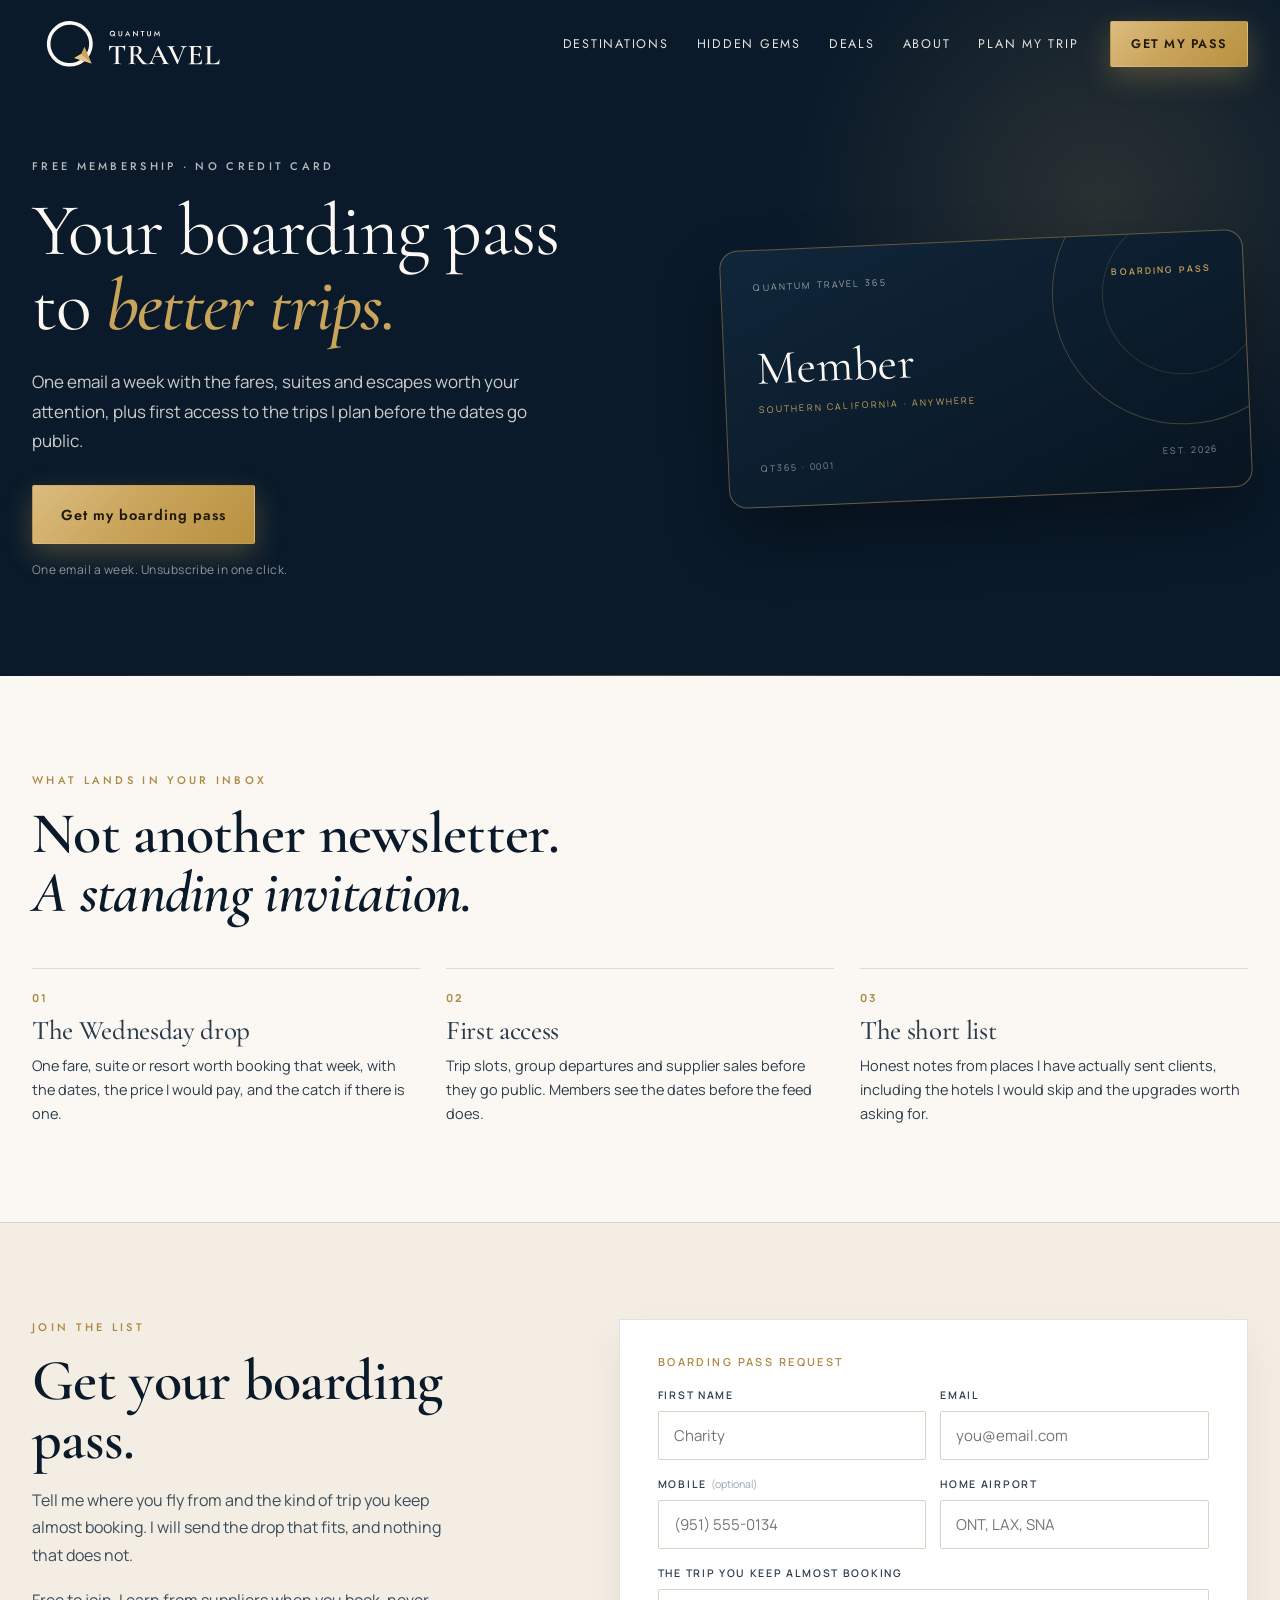
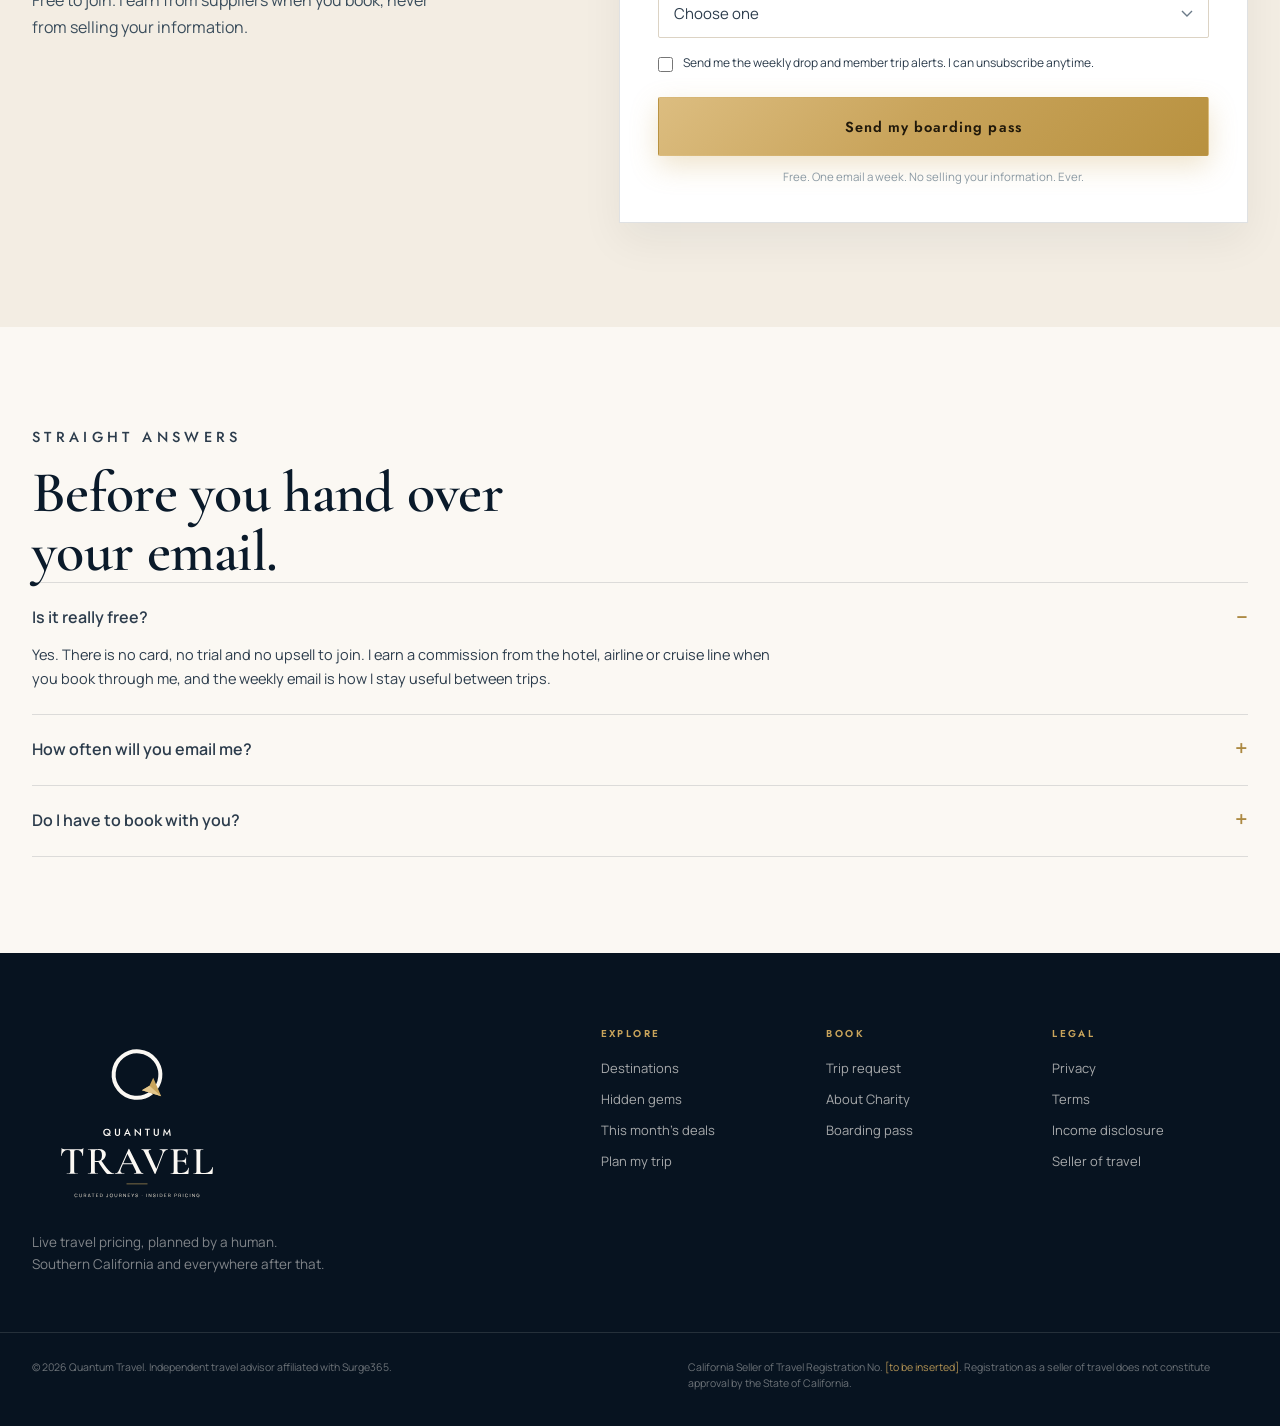
==== boarding-pass/index.html @ 5ca514e1 "Add the Boarding Pass landing page with member card and signup flow" ====
<!doctype html>
<html lang="en">
<head>
<meta charset="utf-8">
<meta name="viewport" content="width=device-width, initial-scale=1">
<title>Boarding Pass · Quantum Travel</title>
<meta name="description" content="A free weekly email with the fares, suites and escapes worth your attention, plus first access to the trips Charity plans.">
<meta name="robots" content="noindex">
<link rel="canonical" href="https://charity-ai.github.io/quantum-travel-site/boarding-pass/">
<meta property="og:type" content="website">
<meta property="og:title" content="Your boarding pass to better trips">
<meta property="og:description" content="One email a week with the fares and escapes worth your attention. Free membership, no credit card.">
<meta property="og:url" content="https://charity-ai.github.io/quantum-travel-site/boarding-pass/">
<meta property="og:image" content="https://charity-ai.github.io/quantum-travel-site/assets/places/og-image.jpg">
<meta name="twitter:card" content="summary_large_image">
<link rel="icon" href="../assets/brand/logo-icon.svg" type="image/svg+xml">
<link rel="icon" href="../assets/brand/favicon-32.png" sizes="32x32" type="image/png">
<link rel="apple-touch-icon" href="../assets/brand/app-icon-180.png">
<link rel="preconnect" href="https://fonts.googleapis.com">
<link rel="preconnect" href="https://fonts.gstatic.com" crossorigin>
<link href="https://fonts.googleapis.com/css2?family=Cormorant+Garamond:ital,wght@0,400;0,500;0,600;1,400;1,500&family=Jost:wght@300;400;500;600&family=Manrope:wght@300;400;500;600;700&display=swap" rel="stylesheet">
<link rel="stylesheet" href="../styles.css">
<style>
.bp-hero{background:var(--navy);color:var(--ivory);padding:158px 0 96px;position:relative;overflow:hidden}
.bp-hero:before{content:"";position:absolute;right:-180px;top:-160px;width:720px;height:720px;border-radius:50%;background:radial-gradient(circle,rgba(201,164,91,.16),transparent 62%)}
.bp-hero:after{content:"";position:absolute;left:0;right:0;bottom:0;height:1px;background:linear-gradient(90deg,transparent,rgba(201,164,91,.4),transparent)}
.bp-grid{display:grid;grid-template-columns:1.08fr .92fr;gap:76px;align-items:center;position:relative;z-index:2}
.bp-hero h1{font-family:'Cormorant Garamond',serif;font-size:clamp(44px,6vw,74px);line-height:1.01;font-weight:400;letter-spacing:-.015em;margin-top:18px;color:var(--ivory);text-wrap:balance}
.bp-hero h1 em{font-style:italic;color:var(--gold)}
.bp-sub{font-size:17px;line-height:1.72;color:rgba(251,248,243,.8);max-width:520px;margin-top:24px}
.bp-hero .btn{margin-top:30px}
.bp-note{font-size:12px;letter-spacing:.04em;color:rgba(251,248,243,.55);margin-top:16px}
.bp-pass{background:linear-gradient(155deg,#10263A,#081521);border:1px solid rgba(201,164,91,.45);border-radius:18px;padding:30px 32px;height:258px;display:flex;flex-direction:column;justify-content:space-between;box-shadow:0 30px 60px rgba(0,0,0,.35);position:relative;overflow:hidden;transform:rotate(-2.5deg)}
.bp-pass:before{content:"";position:absolute;right:-70px;top:-70px;width:260px;height:260px;border:1px solid rgba(201,164,91,.3);border-radius:50%}
.bp-pass:after{content:"";position:absolute;right:-20px;top:-20px;width:160px;height:160px;border:1px solid rgba(201,164,91,.18);border-radius:50%}
.bp-pass .pt{display:flex;justify-content:space-between;font-size:9px;letter-spacing:.24em;text-transform:uppercase;color:rgba(251,248,243,.6)}
.bp-pass .pt b{color:var(--gold);font-weight:600}
.bp-pass .pm{font-family:'Cormorant Garamond',serif;font-size:48px;line-height:1;color:var(--ivory)}
.bp-pass .pm span{display:block;font-family:'Manrope',sans-serif;font-size:9px;letter-spacing:.24em;text-transform:uppercase;color:var(--gold);margin-top:12px}
.bp-pass .pb{display:flex;justify-content:space-between;font-size:9px;letter-spacing:.2em;text-transform:uppercase;color:rgba(251,248,243,.5)}
.bp-offer{padding:96px 0;background:var(--ivory)}
.bp-offer h2{max-width:760px}
.bp-items{display:grid;grid-template-columns:repeat(3,1fr);gap:26px;margin-top:46px}
.bp-item{border-top:1px solid var(--line);padding-top:20px}
.bp-item .num{font-size:11px;letter-spacing:.2em;color:var(--gold-d);font-weight:700}
.bp-item h3{font-family:'Cormorant Garamond',serif;font-size:27px;font-weight:500;margin:10px 0 10px;color:var(--ink)}
.bp-item p{font-size:14.5px;line-height:1.65;color:var(--muted)}
.bp-join{padding:96px 0 104px;background:#F3EDE3;border-top:1px solid var(--line)}
.bp-join-grid{display:grid;grid-template-columns:.9fr 1.1fr;gap:72px;align-items:start}
.bp-join h2{max-width:420px}
.bp-join p.lede{font-size:16px;line-height:1.7;color:#3A4D5C;margin-top:18px;max-width:430px}
.bp-form{background:#fff;border:1px solid var(--line);padding:36px 38px;box-shadow:0 18px 40px rgba(10,26,42,.06)}
.bp-form h3{font-family:'Manrope',sans-serif;font-size:11px;letter-spacing:.22em;text-transform:uppercase;color:var(--gold-d);margin-bottom:20px}
.frow{display:grid;grid-template-columns:1fr 1fr;gap:14px}
.field{margin-bottom:16px}
.field label{display:block;font-size:10.5px;letter-spacing:.16em;text-transform:uppercase;color:var(--muted);margin-bottom:7px;font-weight:600}
.field label i{font-style:normal;text-transform:none;letter-spacing:0;color:#9AA6AE;font-weight:400}
.field input,.field select{width:100%;border:1px solid #DCD3C4;background:#fff;padding:13px 15px;font-family:'Manrope',sans-serif;font-size:15px;color:var(--ink);border-radius:2px;appearance:none}
.field select{background-image:url("data:image/svg+xml,%3Csvg xmlns='http://www.w3.org/2000/svg' width='12' height='8'%3E%3Cpath d='M1 1l5 5 5-5' fill='none' stroke='%236B7A88' stroke-width='1.4'/%3E%3C/svg%3E");background-repeat:no-repeat;background-position:right 15px center}
.field input:focus,.field select:focus{outline:none;border-color:var(--gold);box-shadow:0 0 0 3px rgba(201,164,91,.16)}
.consent{display:flex;gap:10px;align-items:flex-start;font-size:12px;line-height:1.55;color:var(--muted);margin:4px 0 18px}
.consent input{margin-top:3px;width:15px;height:15px;flex:none;accent-color:#A9853F}
.bp-form .form-note{font-size:11.5px;color:#8B99A3;margin-top:12px;text-align:center}
.bp-done{display:none}
.bp-done.on{display:block}
.bp-form.off{display:none}
.bp-done .bp-pass{transform:none;margin-bottom:26px;box-shadow:0 18px 40px rgba(10,26,42,.16)}
.bp-done h3{font-family:'Cormorant Garamond',serif;font-size:34px;font-weight:500;color:var(--ink);margin-bottom:10px}
.bp-done p{font-size:14.5px;line-height:1.65;color:var(--muted)}
.bp-faq{padding:86px 0 96px;background:var(--ivory)}
.bp-faq h2{max-width:520px}
.bp-faq details{border-top:1px solid var(--line);padding:22px 0}
.bp-faq details:last-of-type{border-bottom:1px solid var(--line)}
.bp-faq summary{cursor:pointer;font-size:16px;font-weight:600;color:var(--ink);list-style:none;display:flex;justify-content:space-between;gap:20px}
.bp-faq summary::-webkit-details-marker{display:none}
.bp-faq summary:after{content:"+";color:var(--gold-d);font-size:22px;line-height:1}
.bp-faq details[open] summary:after{content:"–"}
.bp-faq p{font-size:14.5px;line-height:1.7;color:var(--muted);margin-top:12px;max-width:760px}
@media(max-width:900px){
  .bp-grid{grid-template-columns:1fr;gap:44px}
  .bp-hero{padding:130px 0 70px}
  .bp-pass{height:226px;max-width:400px}
  .bp-items{grid-template-columns:1fr;gap:22px}
  .bp-join-grid{grid-template-columns:1fr;gap:34px}
  .bp-form{padding:26px 22px}
  .frow{grid-template-columns:1fr}
  .bp-hero h1{font-size:clamp(42px,11vw,58px)}
}
</style>
<script>document.documentElement.className += " js";</script>
</head>
<body>
<a class="skip" href="#main">Skip to content</a>
<header class="nav" id="nav">
  <div class="wrap nav-inner">
    <a class="nav-logo" href="../" aria-label="Quantum Travel home">
      <img src="../assets/brand/logo-nav-reverse.svg" alt="Quantum Travel">
    </a>
    <nav class="nav-links" aria-label="Main">
      <a href="../#destinations">Destinations</a>
      <a href="../#unique">Hidden gems</a>
      <a href="../#deals">Deals</a>
      <a href="../#about">About</a>
      <a href="../#plan">Plan my trip</a>
    </nav>
    <a class="btn btn-gold btn-sm" href="#join">Get my pass</a>
    <button class="burger" id="burger" aria-label="Menu" aria-expanded="false"><span></span><span></span><span></span></button>
  </div>
</header>
<div class="mobile-menu" id="mobileMenu">
  <a href="../#destinations">Destinations</a>
  <a href="../#unique">Hidden gems</a>
  <a href="../#deals">Deals</a>
  <a href="../#about">About</a>
  <a href="../#plan">Plan my trip</a>
  <a class="btn btn-gold" href="#join">Get my boarding pass</a>
</div>
<main id="main">

<section class="bp-hero">
  <div class="wrap bp-grid">
    <div>
      <p class="eyebrow light">Free membership · No credit card</p>
      <h1>Your boarding pass<br>to <em>better trips.</em></h1>
      <p class="bp-sub">One email a week with the fares, suites and escapes worth your attention, plus first access to the trips I plan before the dates go public.</p>
      <a class="btn btn-gold" href="#join">Get my boarding pass</a>
      <p class="bp-note">One email a week. Unsubscribe in one click.</p>
    </div>
    <div class="bp-pass" aria-hidden="true">
      <div class="pt"><span>Quantum Travel 365</span><b>Boarding Pass</b></div>
      <div class="pm">Member<span>Southern California · Anywhere</span></div>
      <div class="pb"><span>QT365 · 0001</span><span>Est. 2026</span></div>
    </div>
  </div>
</section>

<section class="bp-offer">
  <div class="wrap">
    <p class="eyebrow">What lands in your inbox</p>
    <h2>Not another newsletter.<br><em>A standing invitation.</em></h2>
    <div class="bp-items">
      <div class="bp-item">
        <div class="num">01</div>
        <h3>The Wednesday drop</h3>
        <p>One fare, suite or resort worth booking that week, with the dates, the price I would pay, and the catch if there is one.</p>
      </div>
      <div class="bp-item">
        <div class="num">02</div>
        <h3>First access</h3>
        <p>Trip slots, group departures and supplier sales before they go public. Members see the dates before the feed does.</p>
      </div>
      <div class="bp-item">
        <div class="num">03</div>
        <h3>The short list</h3>
        <p>Honest notes from places I have actually sent clients, including the hotels I would skip and the upgrades worth asking for.</p>
      </div>
    </div>
  </div>
</section>

<section class="bp-join" id="join">
  <div class="wrap bp-join-grid">
    <div>
      <p class="eyebrow">Join the list</p>
      <h2>Get your boarding pass.</h2>
      <p class="lede">Tell me where you fly from and the kind of trip you keep almost booking. I will send the drop that fits, and nothing that does not.</p>
      <p class="lede">Free to join. I earn from suppliers when you book, never from selling your information.</p>
    </div>
    <div>
      <form class="bp-form" id="bpForm" novalidate>
        <h3>Boarding pass request</h3>
        <div class="frow">
          <div class="field"><label for="bpFirst">First name</label><input id="bpFirst" name="firstName" type="text" autocomplete="given-name" required placeholder="Charity"></div>
          <div class="field"><label for="bpEmail">Email</label><input id="bpEmail" name="email" type="email" autocomplete="email" required placeholder="you@email.com"></div>
        </div>
        <div class="frow">
          <div class="field"><label for="bpPhone">Mobile <i>(optional)</i></label><input id="bpPhone" name="phone" type="tel" autocomplete="tel" placeholder="(951) 555-0134"></div>
          <div class="field"><label for="bpAirport">Home airport</label><input id="bpAirport" name="airport" type="text" placeholder="ONT, LAX, SNA"></div>
        </div>
        <div class="field">
          <label for="bpStyle">The trip you keep almost booking</label>
          <select id="bpStyle" name="tripStyle">
            <option value="">Choose one</option>
            <option>Beach and resort</option>
            <option>Europe and culture</option>
            <option>Cruise</option>
            <option>Adventure and nature</option>
            <option>Honeymoon or anniversary</option>
            <option>Surprise me</option>
          </select>
        </div>
        <label class="consent"><input type="checkbox" name="consent" required> Send me the weekly drop and member trip alerts. I can unsubscribe anytime.</label>
        <button class="btn btn-gold btn-full" type="submit" id="bpSubmit">Send my boarding pass</button>
        <p class="form-note" id="bpNote">Free. One email a week. No selling your information. Ever.</p>
      </form>
      <div class="bp-done" id="bpDone" aria-live="polite">
        <div class="bp-pass">
          <div class="pt"><span>Quantum Travel 365</span><b>Boarding Pass</b></div>
          <div class="pm" id="bpName">Member<span id="bpNo">QT365 · 0001</span></div>
          <div class="pb"><span id="bpHome">Southern California</span><span>Est. 2026</span></div>
        </div>
        <h3>You are on the list.</h3>
        <p>Check your inbox for your boarding pass and this week's drop. If it is not there in five minutes, look in promotions, then reply to the email and I will sort it.</p>
      </div>
    </div>
  </div>
</section>

<section class="bp-faq">
  <div class="wrap">
    <p class="eyebrow">Straight answers</p>
    <h2>Before you hand over your email.</h2>
    <details open>
      <summary>Is it really free?</summary>
      <p>Yes. There is no card, no trial and no upsell to join. I earn a commission from the hotel, airline or cruise line when you book through me, and the weekly email is how I stay useful between trips.</p>
    </details>
    <details>
      <summary>How often will you email me?</summary>
      <p>Once a week, on Wednesday, plus a separate alert if a fare drops on something you told me you are watching. You can turn the alerts off and keep the weekly drop.</p>
    </details>
    <details>
      <summary>Do I have to book with you?</summary>
      <p>No. Plenty of members use the pass to book on their own. It is worth having either way, and if you ever want a second set of eyes on a price, reply to any email and ask.</p>
    </details>
  </div>
</section>

</main>
<footer class="footer">
  <div class="wrap footer-top">
    <div class="footer-brand">
      <img src="../assets/brand/logo-primary-reverse.svg" alt="Quantum Travel">
      <p>Live travel pricing, planned by a human.<br>Southern California and everywhere after that.</p>
    </div>
    <div class="footer-cols">
      <div>
        <h4>Explore</h4>
        <a href="../#destinations">Destinations</a>
        <a href="../#unique">Hidden gems</a>
        <a href="../#deals">This month's deals</a>
        <a href="../#plan">Plan my trip</a>
      </div>
      <div>
        <h4>Book</h4>
        <a href="../#plan">Trip request</a>
        <a href="../#about">About Charity</a>
        <a href="#join">Boarding pass</a>
      </div>
      <div>
        <h4>Legal</h4>
        <a href="#">Privacy</a>
        <a href="#">Terms</a>
        <a href="#">Income disclosure</a>
        <a href="#">Seller of travel</a>
      </div>
    </div>
  </div>
  <div class="wrap footer-bottom">
    <p>© 2026 Quantum Travel. Independent travel advisor affiliated with Surge365.</p>
    <p>California Seller of Travel Registration No. <span class="pending">[to be inserted]</span>. Registration as a seller of travel does not constitute approval by the State of California.</p>
  </div>
</footer>
<script src="../app.js"></script>
<script>
(function(){
  'use strict';
  // Paste the GoHighLevel inbound webhook URL here when the workflow trigger exists.
  var BP_ENDPOINT = '';
  var form = document.getElementById('bpForm');
  var done = document.getElementById('bpDone');
  var note = document.getElementById('bpNote');
  var submit = document.getElementById('bpSubmit');
  if (!form) return;

  function memberNumber(email){
    var h = 0;
    for (var i = 0; i < email.length; i++) { h = ((h << 5) - h) + email.charCodeAt(i); h |= 0; }
    return 'QT365 · ' + String(Math.abs(h) % 9000 + 1000);
  }

  form.addEventListener('submit', function(e){
    e.preventDefault();
    var data = Object.fromEntries(new FormData(form).entries());
    if (!data.firstName || !data.firstName.trim()) { form.querySelector('[name="firstName"]').focus(); return; }
    if (!data.email || !/^[^\s@]+@[^\s@]+\.[^\s@]+$/.test(data.email)) { form.querySelector('[name="email"]').focus(); return; }
    if (!data.consent) { note.textContent = 'Please tick the box so I know you want the emails.'; return; }

    var payload = {
      firstName: data.firstName.trim(),
      email: data.email.trim().toLowerCase(),
      phone: (data.phone || '').trim(),
      airport: (data.airport || '').trim().toUpperCase(),
      tripStyle: data.tripStyle || '',
      source: 'boarding-pass',
      page: location.href,
      tags: ['boarding-pass'].concat(data.tripStyle ? ['style-' + data.tripStyle.toLowerCase().replace(/[^a-z]+/g,'-').replace(/^-|-$/g,'')] : [])
    };

    function show(){
      document.getElementById('bpName').firstChild.textContent = payload.firstName;
      document.getElementById('bpNo').textContent = memberNumber(payload.email);
      document.getElementById('bpHome').textContent = payload.airport || 'Southern California';
      form.classList.add('off');
      done.classList.add('on');
      done.scrollIntoView({behavior:'smooth', block:'center'});
    }

    if (!BP_ENDPOINT) {
      console.info('[Quantum Travel] Boarding pass (preview mode, not sent):', payload);
      show();
      return;
    }

    submit.disabled = true;
    var original = submit.textContent;
    submit.textContent = 'Issuing your pass...';
    fetch(BP_ENDPOINT, {
      method: 'POST',
      headers: {'Content-Type':'application/json'},
      body: JSON.stringify(payload)
    }).then(function(r){ if (!r.ok) throw new Error('Request failed'); show(); })
      .catch(function(){
        submit.disabled = false;
        submit.textContent = original;
        note.textContent = 'That did not go through. Email charity@quantumtravel365.com and I will add you by hand.';
        note.style.color = '#B4483C';
      });
  });
})();
</script>
</body>
</html>
---- styles.css ----
/* Quantum Travel — site styles
   Palette: navy #0A1A2A · gold #C9A45B · sand #EFE6D6 · ivory #FBF8F3
   Photography carries the colour. UI stays navy, gold, ivory. */

:root{
  --navy:#0A1A2A;
  --navy-2:#0E2438;
  --navy-3:#071320;
  --gold:#C9A45B;
  --gold-l:#DCBD80;
  --gold-d:#AC8942;
  --sand:#EFE6D6;
  --ivory:#FBF8F3;
  --slate:#5C6B7A;
  --ink:#2C3C4C;
  --line:rgba(10,26,42,.13);
  --line-l:rgba(251,248,243,.16);
  --serif:'Cormorant Garamond',Georgia,'Times New Roman',serif;
  --sans:'Manrope',system-ui,-apple-system,Segoe UI,sans-serif;
  --label:'Jost',system-ui,sans-serif;
  --ease:cubic-bezier(.22,.68,.24,1);
}

*{box-sizing:border-box;margin:0;padding:0}
html{scroll-behavior:smooth;-webkit-text-size-adjust:100%}
body{background:var(--ivory);color:var(--ink);font-family:var(--sans);font-size:16.5px;line-height:1.62;-webkit-font-smoothing:antialiased;overflow-x:hidden}
img{display:block;max-width:100%}
a{color:inherit;text-decoration:none}
button{font:inherit;cursor:pointer;border:0;background:none;color:inherit}
::selection{background:var(--gold);color:#20180A}
:focus-visible{outline:2px solid var(--gold);outline-offset:4px}

.wrap{max-width:1280px;margin:0 auto;padding:0 32px}
.skip{position:absolute;left:-9999px}
.skip:focus{left:16px;top:12px;z-index:999;background:var(--gold);color:#20180A;padding:10px 16px}

h1,h2,h3,h4{font-family:var(--serif);font-weight:600;color:var(--navy);line-height:1.02;letter-spacing:-.012em}
h1{font-size:clamp(46px,7vw,88px)}
h2{font-size:clamp(32px,4.6vw,58px)}
h3{font-size:clamp(22px,2.4vw,30px)}
h1 em{font-style:italic;font-weight:500;color:var(--gold-l)}
p{color:var(--ink)}

.eyebrow{font-family:var(--label);font-weight:500;font-size:11px;letter-spacing:.3em;text-transform:uppercase;color:var(--gold-d);margin-bottom:14px}
.eyebrow.gold{color:var(--gold)}
.eyebrow.light{color:rgba(251,248,243,.72)}

/* ---------- buttons ---------- */
.btn{display:inline-flex;align-items:center;justify-content:center;gap:11px;font-family:var(--label);font-weight:600;
  font-size:14.5px;letter-spacing:.07em;text-transform:none;padding:17px 28px;border-radius:2px;border:1px solid transparent;
  transition:transform .2s var(--ease),box-shadow .2s var(--ease),background .2s var(--ease),color .2s var(--ease);white-space:nowrap}
.btn svg{width:17px;height:17px;transition:transform .25s var(--ease)}
.btn:hover svg{transform:translate(3px,-3px)}
.btn-gold{background:linear-gradient(135deg,var(--gold-l) 0%,var(--gold) 46%,#B8913F 100%);color:#20180A;box-shadow:0 10px 28px rgba(201,164,91,.3)}
.btn-gold:hover{transform:translateY(-2px);box-shadow:0 16px 36px rgba(201,164,91,.42)}
.btn-ghost{background:rgba(251,248,243,.05);color:var(--ivory);border-color:rgba(251,248,243,.42);backdrop-filter:blur(6px)}
.btn-ghost:hover{background:rgba(251,248,243,.14);border-color:rgba(251,248,243,.7)}
.btn-solid{background:var(--navy);color:var(--ivory);box-shadow:0 10px 24px rgba(10,26,42,.2)}
.btn-solid:hover{transform:translateY(-2px);background:var(--navy-2)}
.btn-sm{padding:12px 20px;font-size:12.5px;letter-spacing:.1em;text-transform:uppercase}
.btn-full{width:100%;margin-top:6px}

/* ---------- nav ---------- */
.nav{position:fixed;top:0;left:0;right:0;z-index:100;transition:background .35s var(--ease),box-shadow .35s var(--ease),height .35s var(--ease)}
.nav-inner{display:flex;align-items:center;gap:32px;height:88px;transition:height .35s var(--ease)}
.nav-logo img{width:212px;transition:width .35s var(--ease)}
.nav-links{display:flex;gap:28px;margin-left:auto}
.nav-links a{font-family:var(--label);font-size:12.5px;letter-spacing:.14em;text-transform:uppercase;color:rgba(251,248,243,.9);position:relative;padding:6px 0}
.nav-links a:after{content:'';position:absolute;left:0;bottom:0;width:0;height:1px;background:var(--gold);transition:width .3s var(--ease)}
.nav-links a:hover:after{width:100%}
.nav.solid{background:rgba(10,26,42,.96);backdrop-filter:blur(14px);box-shadow:0 1px 0 rgba(201,164,91,.22)}
.nav.solid .nav-inner{height:72px}
.nav.solid .nav-logo img{width:188px}
.burger{display:none;width:44px;height:44px;flex-direction:column;justify-content:center;gap:6px;align-items:flex-end}
.burger span{display:block;height:1.5px;background:var(--ivory);width:26px;transition:transform .3s,opacity .3s,width .3s}
.burger span:nth-child(2){width:18px}
.mobile-menu{position:fixed;inset:0;background:var(--navy);z-index:99;display:flex;flex-direction:column;justify-content:center;gap:22px;padding:0 32px;
  transform:translateY(-100%);transition:transform .45s var(--ease);visibility:hidden}
.mobile-menu.open{transform:none;visibility:visible}
.mobile-menu a{font-family:var(--serif);font-size:34px;color:var(--ivory)}
.mobile-menu .btn{font-family:var(--label);font-size:14px;margin-top:10px;align-self:flex-start}

/* ---------- hero ---------- */
.hero{position:relative;min-height:100vh;min-height:100svh;display:flex;flex-direction:column;overflow:hidden;background:var(--navy)}
.hero-grid{flex:1;display:grid;grid-template-columns:minmax(0,52%) minmax(0,48%);min-height:0}
.hero-copy{display:flex;flex-direction:column;justify-content:center;padding:128px 44px 118px max(32px,calc((100vw - 1280px)/2 + 32px))}
.hero-copy > *{max-width:565px}
.hero h1{color:var(--ivory);margin:8px 0 0;font-size:clamp(40px,4.6vw,66px);line-height:1.03}
.hero-sub{color:rgba(251,248,243,.8);font-size:17.5px;line-height:1.65;margin-top:22px}
.hero-cta{display:flex;flex-wrap:wrap;gap:14px;margin-top:32px}
.hero-trust{display:flex;align-items:center;gap:13px;margin-top:36px}
.hero-trust img{width:48px;height:48px;border-radius:50%;object-fit:cover;border:1px solid rgba(201,164,91,.65)}
.hero-trust strong{display:block;font-family:var(--label);font-size:12.5px;letter-spacing:.16em;text-transform:uppercase;color:var(--ivory);font-weight:500}
.hero-trust span{display:block;font-size:12.5px;color:rgba(251,248,243,.6);margin-top:2px}
.hero-visual{position:relative;overflow:hidden;background:#0d2233}
.hero-visual img{width:100%;height:100%;object-fit:cover;object-position:50% 44%;animation:heroZoom 16s var(--ease) forwards}
@keyframes heroZoom{from{transform:scale(1.05)}to{transform:scale(1)}}
.hero-visual-grad{position:absolute;inset:0;pointer-events:none;background:
  linear-gradient(90deg,var(--navy) 0%,rgba(10,26,42,.82) 6%,rgba(10,26,42,.34) 18%,rgba(10,26,42,.08) 30%,transparent 42%),
  linear-gradient(180deg,rgba(10,26,42,.9) 0%,rgba(10,26,42,.32) 13%,transparent 27%),
  linear-gradient(0deg,rgba(10,26,42,.96) 0%,rgba(10,26,42,.28) 15%,transparent 30%)}

.hero-strip{position:absolute;left:0;right:0;bottom:0;z-index:4;border-top:1px solid rgba(251,248,243,.14);background:rgba(10,26,42,.4);backdrop-filter:blur(6px);overflow:hidden}
.marquee{overflow:hidden;padding:16px 0}
.marquee-track{display:flex;align-items:center;gap:26px;width:max-content;animation:scroll 48s linear infinite}
.marquee-track span{font-family:var(--label);font-size:12px;letter-spacing:.28em;text-transform:uppercase;color:rgba(251,248,243,.72);white-space:nowrap}
.marquee-track i{width:4px;height:4px;border-radius:50%;background:var(--gold);flex:none}
@keyframes scroll{to{transform:translateX(-50%)}}

/* ---------- sections ---------- */
section{position:relative}
.value{padding:104px 0 96px;background:var(--ivory)}
.value-head{max-width:720px;margin-bottom:52px}
.value-head h2{margin-top:0}
.value-grid{display:grid;grid-template-columns:repeat(3,1fr);gap:0;border-top:1px solid var(--line)}
.value-item{padding:30px 34px 0 0;border-right:1px solid var(--line)}
.value-item:last-child{border-right:0;padding-right:0}
.value-item .num{font-family:var(--label);font-size:11px;letter-spacing:.24em;color:var(--gold-d)}
.value-item h3{font-size:24px;margin:10px 0 8px}
.value-item p{font-size:14.5px;line-height:1.62;color:var(--slate);max-width:330px}

.sec-head{display:grid;grid-template-columns:1.1fr .9fr;gap:48px;align-items:end;margin-bottom:48px}
.sec-head.light h2{color:var(--ivory)}
.sec-note{font-size:15px;line-height:1.62;color:var(--slate);max-width:400px;padding-bottom:6px}
.sec-head.light .sec-note{color:rgba(251,248,243,.66)}

/* ---------- destinations ---------- */
.destinations{padding:96px 0 110px;background:var(--ivory)}
.dest-grid{display:grid;grid-template-columns:repeat(3,1fr);gap:22px}
.dest-card{position:relative;display:block;aspect-ratio:4/5;border-radius:3px;overflow:hidden;background:var(--navy);isolation:isolate;box-shadow:0 18px 40px rgba(10,26,42,.08)}
.dest-card img{position:absolute;inset:0;width:100%;height:100%;object-fit:cover;transition:transform 1.1s var(--ease)}
.dest-card:hover img{transform:scale(1.07)}
.card-grad{position:absolute;inset:0;z-index:1;background:
  linear-gradient(0deg,rgba(8,20,32,.94) 0%,rgba(8,20,32,.72) 34%,rgba(8,20,32,.12) 66%,rgba(8,20,32,.22) 100%),
  linear-gradient(160deg,rgba(201,164,91,.16),transparent 45%)}
.dest-card:hover .card-grad{background:
  linear-gradient(0deg,rgba(8,20,32,.96) 0%,rgba(8,20,32,.78) 38%,rgba(8,20,32,.18) 70%,rgba(8,20,32,.3) 100%),
  linear-gradient(160deg,rgba(232,115,74,.28),transparent 55%)}
.card-body{position:absolute;left:0;right:0;bottom:0;z-index:2;padding:26px 26px 24px}
.card-country{font-family:var(--label);font-size:10.5px;letter-spacing:.26em;text-transform:uppercase;color:var(--gold-l);margin-bottom:6px}
.dest-card h3{color:var(--ivory);font-size:34px}
.card-desc{color:rgba(251,248,243,.76);font-size:13.5px;line-height:1.55;margin-top:8px;max-width:290px}
.card-foot{display:flex;justify-content:space-between;align-items:center;margin-top:16px;padding-top:14px;border-top:1px solid rgba(251,248,243,.18)}
.card-foot span{font-size:12px;color:rgba(251,248,243,.72);letter-spacing:.02em}
.card-foot b{color:var(--gold-l);font-weight:600;font-size:14px}
.arrow{font-size:16px;color:var(--gold-l);transition:transform .3s var(--ease)}
.dest-card:hover .arrow,.deal:hover .arrow,.uni-card:hover .arrow{transform:translateX(5px)}
.card-tag{position:absolute;top:16px;left:16px;z-index:2;font-family:var(--label);font-size:9.5px;letter-spacing:.2em;text-transform:uppercase;
  color:var(--ivory);background:rgba(10,26,42,.42);border:1px solid rgba(251,248,243,.3);backdrop-filter:blur(8px);padding:6px 9px;border-radius:2px}

/* ---------- unique ---------- */
.unique{background:var(--navy);padding:100px 0 0;overflow:hidden}
.unique .sec-head{margin-bottom:40px}
.unique-row{display:grid;grid-template-columns:repeat(4,1fr);border-top:1px solid var(--line-l)}
.uni-card{position:relative;display:block;height:540px;overflow:hidden;border-right:1px solid var(--line-l);isolation:isolate}
.uni-card:last-child{border-right:0}
.uni-card img{position:absolute;inset:0;width:100%;height:100%;object-fit:cover;transition:transform 1.2s var(--ease),filter .6s var(--ease);filter:saturate(1.02)}
.uni-card:hover img{transform:scale(1.06);filter:saturate(1.16) contrast(1.03)}
.uni-grad{position:absolute;inset:0;z-index:1;background:
  linear-gradient(0deg,rgba(7,19,32,.97) 0%,rgba(7,19,32,.9) 22%,rgba(7,19,32,.52) 48%,rgba(7,19,32,.05) 74%),
  linear-gradient(180deg,rgba(7,19,32,.42),transparent 26%)}
.uni-num{position:absolute;top:22px;left:24px;z-index:2;font-family:var(--serif);font-size:20px;color:var(--gold-l);letter-spacing:.06em}
.uni-body{position:absolute;left:0;right:0;bottom:0;z-index:2;padding:26px 26px 30px}
.uni-body h3{color:var(--ivory);font-size:30px;margin:2px 0 6px}
.uni-body p{color:rgba(251,248,243,.72);font-size:13px;line-height:1.55;max-width:250px}
.uni-price{display:inline-block;margin-top:14px;font-family:var(--label);font-size:11px;letter-spacing:.14em;text-transform:uppercase;color:var(--gold-l);border-bottom:1px solid rgba(201,164,91,.5);padding-bottom:3px}
.unique-foot{display:flex;align-items:center;justify-content:space-between;gap:30px;padding-top:34px;padding-bottom:44px}
.unique-foot p{color:rgba(251,248,243,.62);font-size:14.5px;max-width:520px}

/* ---------- deals ---------- */
.deals{padding:100px 0 104px;background:var(--sand)}
.deal-list{display:flex;flex-direction:column;gap:14px}
.deal{display:grid;grid-template-columns:300px 1fr 200px;gap:28px;align-items:stretch;background:#fff;border:1px solid rgba(10,26,42,.1);
  border-radius:3px;overflow:hidden;padding:14px;transition:transform .3s var(--ease),box-shadow .3s var(--ease)}
.deal:hover{transform:translateY(-3px);box-shadow:0 20px 44px rgba(10,26,42,.1)}
.deal-img{height:100%;min-height:210px;border-radius:2px;overflow:hidden}
.deal-img img{width:100%;height:100%;object-fit:cover;transition:transform 1s var(--ease)}
.deal:hover .deal-img img{transform:scale(1.05)}
.deal-body{padding:8px 0}
.deal-body h3{font-size:32px;margin:2px 0 8px}
.deal-body p{font-size:14px;line-height:1.6;color:var(--slate);max-width:520px}
.deal-meta{display:flex;gap:8px;flex-wrap:wrap;margin-top:14px}
.deal-meta span{font-family:var(--label);font-size:10px;letter-spacing:.16em;text-transform:uppercase;color:var(--slate);background:var(--sand);padding:5px 9px;border-radius:2px}
.deal-price{border-left:1px solid var(--line);padding:6px 0 6px 26px;text-align:left}
.deal-price span{display:block;font-family:var(--label);font-size:10px;letter-spacing:.22em;text-transform:uppercase;color:var(--slate)}
.deal-price b{display:block;font-family:var(--serif);font-size:44px;font-weight:600;color:var(--navy);line-height:1;margin:4px 0 2px}
.deal-price small{display:block;font-size:11.5px;color:var(--slate);margin-bottom:16px}
.deal-price .arrow{display:block;font-size:18px}

/* ---------- about ---------- */
.about{padding:110px 0;background:var(--ivory)}
.about-grid{display:grid;grid-template-columns:440px 1fr;gap:80px;align-items:center}
.about-photo{position:relative}
.photo-frame{position:relative;aspect-ratio:4/5;border-radius:3px;overflow:hidden;background:var(--navy)}
.photo-frame img{width:100%;height:100%;object-fit:cover;object-position:50% 30%}
.photo-grad{position:absolute;inset:0;background:
  linear-gradient(0deg,rgba(10,26,42,.9) 0%,rgba(10,26,42,.25) 34%,transparent 60%),
  linear-gradient(140deg,rgba(201,164,91,.28),transparent 46%);
  mix-blend-mode:normal}
.photo-caption{position:absolute;left:26px;right:26px;bottom:24px}
.photo-caption p{font-family:var(--serif);font-size:34px;color:var(--ivory);line-height:1;margin-top:2px}
.about-photo:before{content:'';position:absolute;inset:-14px -14px auto auto;width:60%;height:60%;border-top:1px solid var(--gold);border-right:1px solid var(--gold);opacity:.45}
.photo-chip{position:absolute;right:-26px;bottom:-34px;width:230px;background:#fff;border:1px solid var(--line);border-radius:3px;padding:12px;
  display:flex;gap:12px;align-items:center;box-shadow:0 18px 40px rgba(10,26,42,.14)}
.photo-chip img{width:52px;height:52px;border-radius:50%;object-fit:cover;flex:none}
.photo-chip p{font-size:11.5px;line-height:1.45;color:var(--slate)}
.about-copy h2{margin-bottom:22px}
.about-copy p{font-size:16px;line-height:1.72;max-width:560px;margin-bottom:16px;color:var(--ink)}
.about-chips{display:flex;flex-wrap:wrap;gap:8px;margin:22px 0 28px}
.about-chips span{font-family:var(--label);font-size:10.5px;letter-spacing:.16em;text-transform:uppercase;color:var(--navy);border:1px solid rgba(10,26,42,.22);padding:6px 10px;border-radius:2px}
.about-sign{display:flex;align-items:center;gap:26px;flex-wrap:wrap}
.about-copy .sign{font-family:var(--serif);font-style:italic;font-size:38px;color:var(--gold-d);line-height:1;margin:0}

/* ---------- styles ---------- */
.styles{padding:100px 0;background:var(--sand)}
.style-grid{display:grid;grid-template-columns:1fr 1fr;gap:20px}
.style-card{position:relative;aspect-ratio:16/10;border-radius:3px;overflow:hidden;isolation:isolate}
.style-card img{position:absolute;inset:0;width:100%;height:100%;object-fit:cover;transition:transform 1.1s var(--ease)}
.style-card:hover img{transform:scale(1.06)}
.style-body{position:absolute;left:0;right:0;bottom:0;z-index:2;padding:28px 30px}
.style-body span{font-family:var(--label);font-size:10px;letter-spacing:.24em;text-transform:uppercase;color:var(--gold-l)}
.style-body h3{color:var(--ivory);font-size:36px;margin:4px 0 6px}
.style-body p{color:rgba(251,248,243,.74);font-size:13.5px;line-height:1.55;max-width:340px}

/* ---------- how ---------- */
.how{padding:96px 0 104px;background:var(--ivory)}
.how-head{max-width:560px;margin-bottom:48px}
.how-grid{display:grid;grid-template-columns:repeat(3,1fr);gap:34px}
.how-step{border-top:1px solid var(--line);padding-top:24px}
.step-num{font-family:var(--serif);font-size:46px;color:var(--gold);line-height:1}
.how-step h3{font-size:26px;margin:10px 0 8px}
.how-step p{font-size:14px;line-height:1.65;color:var(--slate);max-width:320px}

/* ---------- plan ---------- */
.plan{padding:100px 0 110px;background:var(--navy);position:relative;overflow:hidden}
.plan:before{content:'';position:absolute;right:-180px;top:-160px;width:640px;height:640px;border-radius:50%;
  background:radial-gradient(circle,rgba(201,164,91,.16),transparent 62%)}
.plan-grid{display:grid;grid-template-columns:1fr 520px;gap:80px;align-items:start;position:relative;z-index:2}
.plan-copy h2{color:var(--ivory);margin-bottom:18px}
.plan-copy p{color:rgba(251,248,243,.72);font-size:15.5px;max-width:470px}
.plan-list{list-style:none;margin:28px 0 34px}
.plan-list li{display:flex;gap:14px;align-items:baseline;font-size:14px;color:rgba(251,248,243,.8);padding:12px 0;border-bottom:1px solid rgba(251,248,243,.12)}
.plan-list span{font-family:var(--label);font-size:10px;letter-spacing:.2em;color:var(--gold)}
.plan-contact{display:grid;grid-template-columns:1fr 1fr;gap:18px 30px;margin-top:8px}
.plan-contact span{display:block;font-family:var(--label);font-size:9.5px;letter-spacing:.24em;text-transform:uppercase;color:rgba(251,248,243,.45);margin-bottom:4px}
.plan-contact a,.plan-contact p{color:var(--ivory);font-size:14px;border-bottom:1px solid rgba(251,248,243,.2);padding-bottom:3px;display:inline-block}
.plan-contact a:hover{color:var(--gold-l)}
.plan-contact p{border:0}

.plan-form{background:var(--ivory);border-radius:3px;padding:34px;box-shadow:0 30px 70px rgba(0,0,0,.28)}
.form-row{display:grid;grid-template-columns:1fr 1fr;gap:14px;margin-bottom:14px}
.plan-form label{display:block;font-family:var(--label);font-size:9.5px;letter-spacing:.2em;text-transform:uppercase;color:var(--slate)}
.plan-form label.full{margin-bottom:14px}
.plan-form input,.plan-form select,.plan-form textarea{width:100%;margin-top:6px;background:#fff;border:1px solid rgba(10,26,42,.16);border-radius:2px;
  padding:11px 12px;font:500 14px var(--sans);color:var(--navy);outline:none;transition:border-color .2s,box-shadow .2s}
.plan-form input:focus,.plan-form select:focus,.plan-form textarea:focus{border-color:var(--gold);box-shadow:0 0 0 3px rgba(201,164,91,.18)}
.plan-form textarea{resize:vertical;min-height:76px}
.plan-form .btn{margin-top:6px}
.form-note{font-size:11.5px;color:var(--slate);margin-top:12px;text-align:center;line-height:1.5}
.form-note.ok{color:#1D7A4E;font-weight:600}

/* ---------- footer ---------- */
.footer{background:var(--navy-3);padding:76px 0 34px;color:rgba(251,248,243,.6)}
.footer-top{display:grid;grid-template-columns:1.1fr 1.4fr;gap:60px;padding-bottom:56px;border-bottom:1px solid rgba(251,248,243,.12)}
.footer-brand img{width:210px;margin-bottom:20px}
.footer-brand p{font-size:13.5px;line-height:1.6;color:rgba(251,248,243,.5);max-width:320px}
.footer-cols{display:grid;grid-template-columns:repeat(3,1fr);gap:30px}
.footer-cols h4{font-family:var(--label);font-size:10px;letter-spacing:.24em;text-transform:uppercase;color:var(--gold);margin-bottom:14px}
.footer-cols a{display:block;font-size:13px;color:rgba(251,248,243,.66);padding:5px 0;transition:color .2s}
.footer-cols a:hover{color:var(--ivory)}
.footer-bottom{display:flex;justify-content:space-between;gap:40px;padding-top:26px;flex-wrap:wrap}
.footer-bottom p{font-size:10.5px;line-height:1.6;color:rgba(251,248,243,.42);max-width:560px}
.pending{color:var(--gold);opacity:.9}

/* ---------- reveal ---------- */
.reveal{opacity:1;transform:none}
.js .reveal{opacity:0;transform:translateY(26px);transition:opacity .9s var(--ease),transform .9s var(--ease)}
.js .reveal.in{opacity:1;transform:none}
.dest-grid .reveal:nth-child(2){transition-delay:.06s}
.dest-grid .reveal:nth-child(3){transition-delay:.12s}
.dest-grid .reveal:nth-child(4){transition-delay:.06s}
.dest-grid .reveal:nth-child(5){transition-delay:.12s}
.dest-grid .reveal:nth-child(6){transition-delay:.18s}

@media (prefers-reduced-motion:reduce){
  *{animation-duration:.01ms!important;animation-iteration-count:1!important;transition-duration:.01ms!important;scroll-behavior:auto!important}
  .reveal{opacity:1;transform:none}
  .hero-visual img{transform:none}
}

/* ---------- responsive ---------- */
@media(max-width:1100px){
  .nav-links{display:none}
  .burger{display:flex;margin-left:auto}
  .nav .btn-sm{display:none}
  .dest-grid{grid-template-columns:1fr 1fr}
  .unique-row{grid-template-columns:1fr 1fr}
  .uni-card{height:460px;border-bottom:1px solid var(--line-l)}
  .about-grid{grid-template-columns:1fr;gap:70px}
  .about-photo{max-width:440px}
  .photo-chip{right:-10px}
  .plan-grid{grid-template-columns:1fr;gap:46px}
  .value-head,.sec-head{grid-template-columns:1fr;gap:18px;align-items:start}
  .deal{grid-template-columns:220px 1fr}
  .deal-price{grid-column:1/-1;border-left:0;border-top:1px solid var(--line);padding:16px 0 6px;display:flex;align-items:baseline;gap:12px}
  .deal-price b{font-size:34px;margin:0}
  .deal-price small{margin:0}
  .deal-price .arrow{margin-left:auto}
}

@media(max-width:760px){
  .wrap{padding:0 22px}
  body{font-size:16px}
  .nav-inner{height:72px}
  .nav-logo img{width:162px}
  .nav.solid .nav-logo img{width:150px}
  .hero-grid{grid-template-columns:1fr}
  .hero-visual{order:-1;height:44vh;min-height:330px;max-height:390px}
  .hero-visual img{object-position:50% 42%}
  .hero-visual-grad{background:
    linear-gradient(180deg,rgba(10,26,42,.95) 0%,rgba(10,26,42,.55) 10%,transparent 24%),
    linear-gradient(0deg,var(--navy) 0%,rgba(10,26,42,.55) 10%,transparent 26%)}
  .hero-copy{padding:34px 22px 40px;max-width:none}
  .hero-copy > *{max-width:none}
  .hero h1{font-size:clamp(36px,9.9vw,48px)}
  .hero-sub{font-size:15.5px;margin-top:16px}
  .hero-cta{flex-direction:column;align-items:stretch;margin-top:24px}
  .hero-cta .btn{width:100%}
  .hero-trust{margin-top:26px}
  .hero-trust img{width:42px;height:42px}
  .value{padding:70px 0}
  .value-grid{grid-template-columns:1fr}
  .value-item{border-right:0;border-bottom:1px solid var(--line);padding:22px 0}
  .value-item p{max-width:none}
  .destinations,.unique,.deals,.about,.styles,.how,.plan{padding:70px 0}
  .dest-grid{grid-template-columns:1fr;gap:16px}
  .dest-card{aspect-ratio:5/6}
  .unique-row{grid-template-columns:1fr;border-top:1px solid var(--line-l)}
  .uni-card{height:440px;border-right:0}
  .unique-foot{flex-direction:column;align-items:flex-start;gap:18px}
  .deal{grid-template-columns:1fr;gap:0;padding:12px}
  .deal-img{height:200px;margin-bottom:16px}
  .deal-body h3{font-size:28px}
  .about-photo{max-width:none}
  .photo-chip{position:static;width:auto;margin-top:14px;box-shadow:none}
  .about-photo:before{display:none}
  .style-grid{grid-template-columns:1fr}
  .style-card{aspect-ratio:4/3}
  .how-grid{grid-template-columns:1fr;gap:22px}
  .plan-form{padding:22px}
  .form-row{grid-template-columns:1fr}
  .footer-top{grid-template-columns:1fr;gap:40px}
  .footer-cols{grid-template-columns:1fr 1fr;gap:24px}
  .footer-brand img{width:240px}
  .marquee-track span{font-size:10.5px}
}
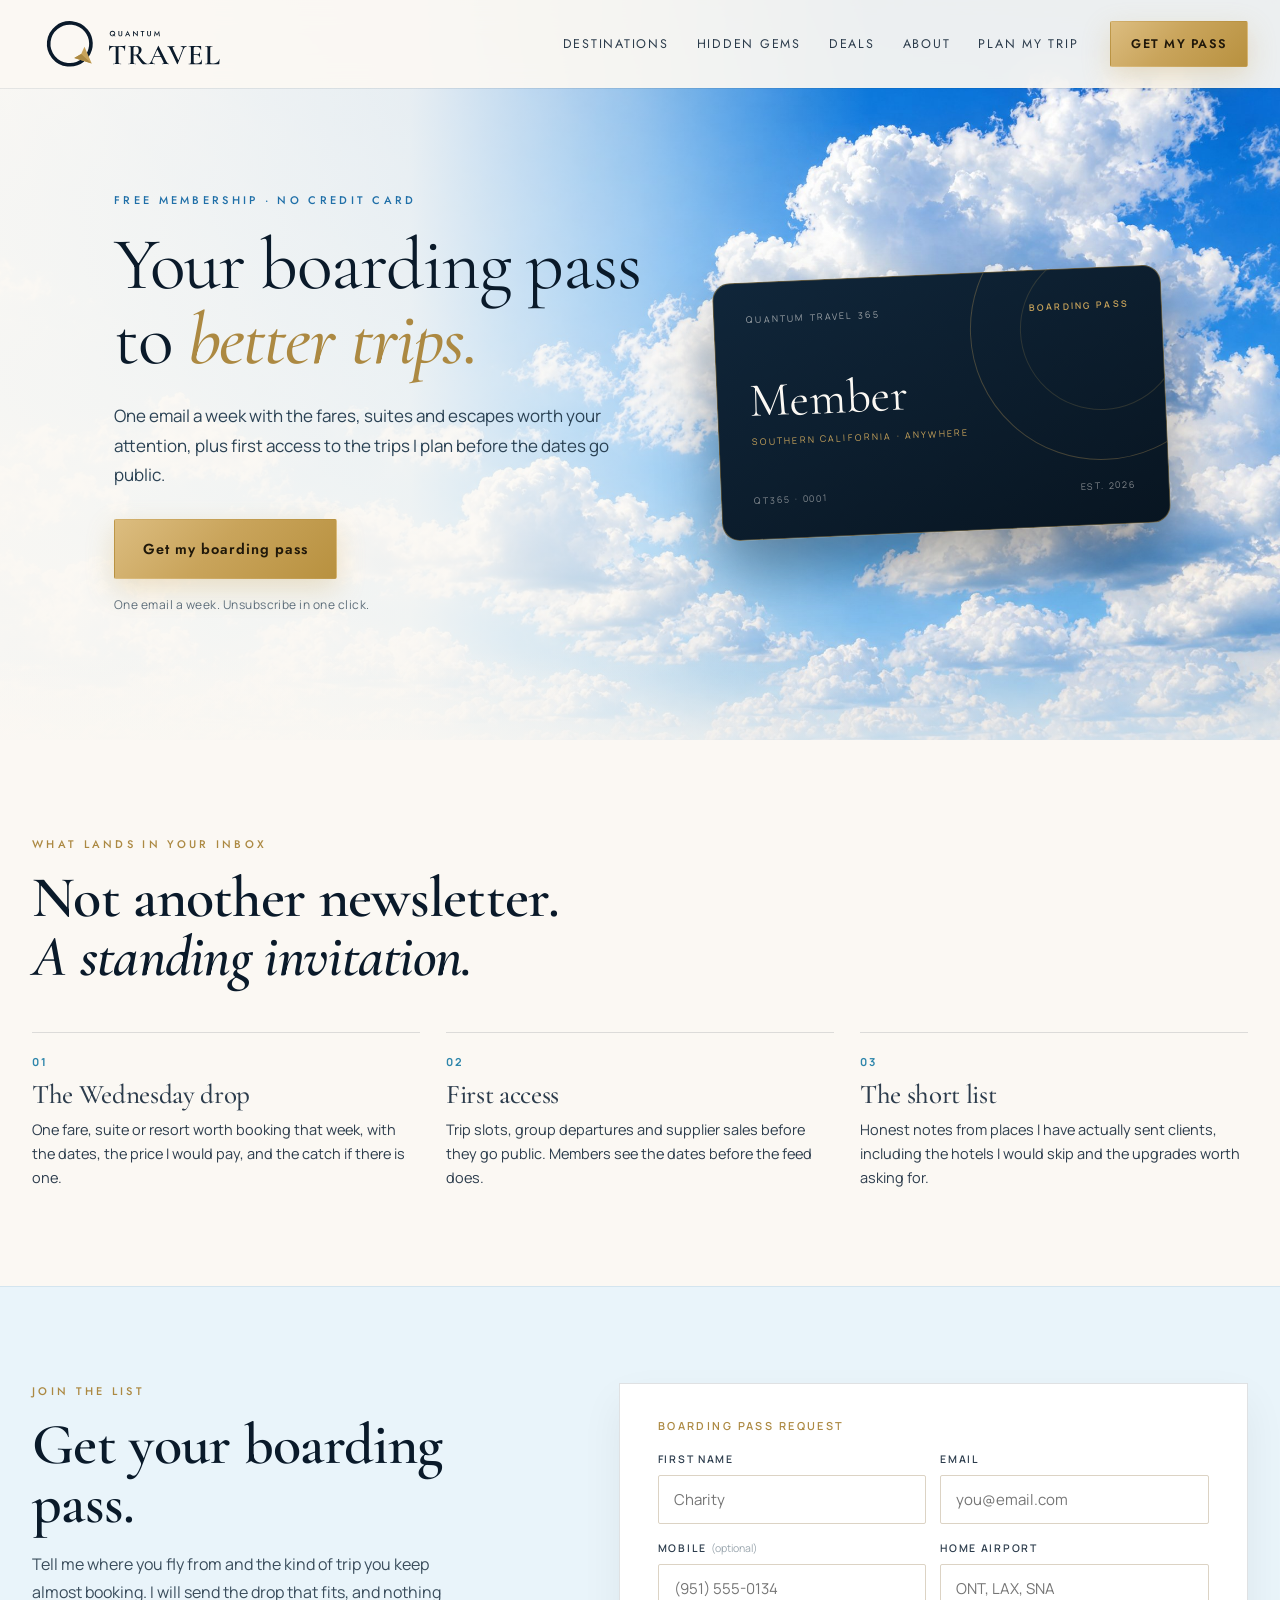
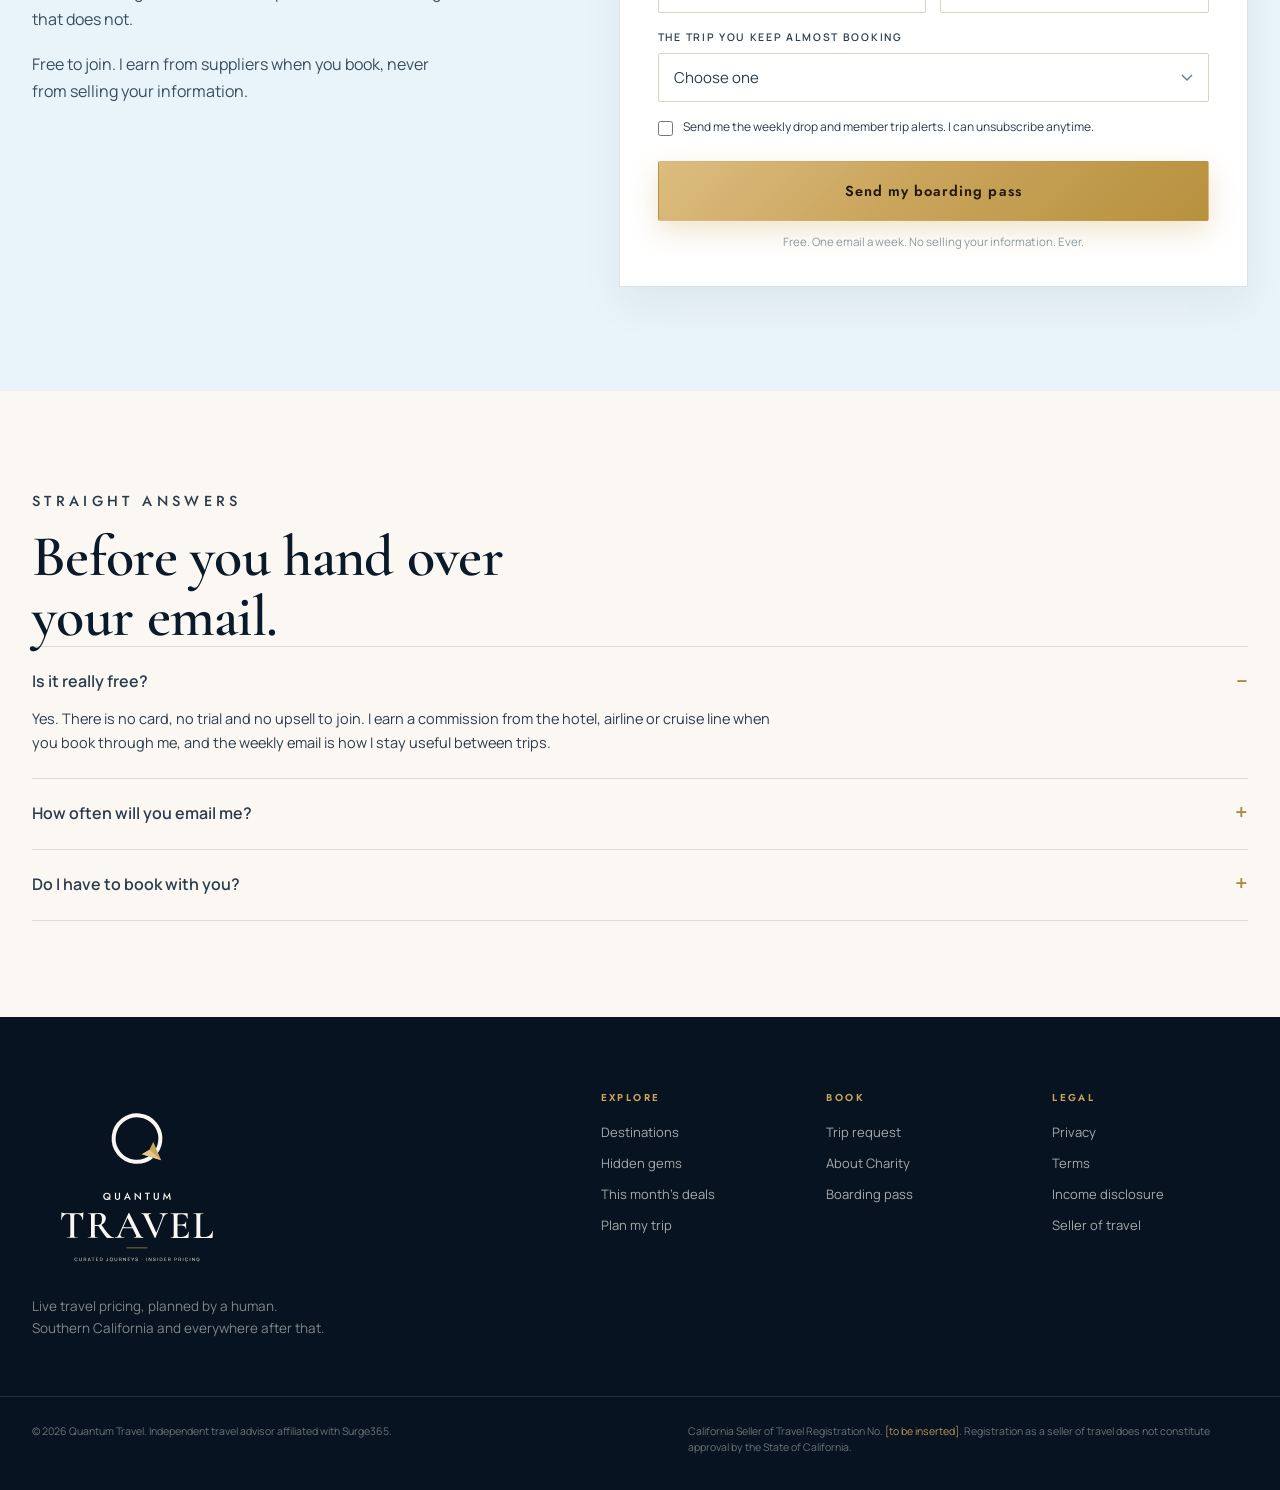
==== commit 1cb049ef: "Recolor the boarding pass page around a cumulus sky and paper nav" ====
--- a/boarding-pass/index.html
+++ b/boarding-pass/index.html
@@ -21,15 +21,20 @@
 <link href="https://fonts.googleapis.com/css2?family=Cormorant+Garamond:ital,wght@0,400;0,500;0,600;1,400;1,500&family=Jost:wght@300;400;500;600&family=Manrope:wght@300;400;500;600;700&display=swap" rel="stylesheet">
 <link rel="stylesheet" href="../styles.css">
 <style>
-.bp-hero{background:var(--navy);color:var(--ivory);padding:158px 0 96px;position:relative;overflow:hidden}
-.bp-hero:before{content:"";position:absolute;right:-180px;top:-160px;width:720px;height:720px;border-radius:50%;background:radial-gradient(circle,rgba(201,164,91,.16),transparent 62%)}
-.bp-hero:after{content:"";position:absolute;left:0;right:0;bottom:0;height:1px;background:linear-gradient(90deg,transparent,rgba(201,164,91,.4),transparent)}
+.bp-hero{background:#9FD3E8 url('../assets/places/sky-cumulus-1.jpg') center/cover no-repeat;color:var(--ink);padding:170px 0 104px;position:relative;overflow:hidden;min-height:740px;display:flex;align-items:center}
+.bp-hero:before{content:"";position:absolute;inset:0;background:linear-gradient(90deg,rgba(251,248,243,.96) 0%,rgba(251,248,243,.9) 32%,rgba(251,248,243,.55) 50%,rgba(251,248,243,0) 68%)}
+.bp-hero:after{content:"";position:absolute;left:0;right:0;bottom:0;height:90px;background:linear-gradient(180deg,transparent,rgba(251,248,243,.55))}
 .bp-grid{display:grid;grid-template-columns:1.08fr .92fr;gap:76px;align-items:center;position:relative;z-index:2}
-.bp-hero h1{font-family:'Cormorant Garamond',serif;font-size:clamp(44px,6vw,74px);line-height:1.01;font-weight:400;letter-spacing:-.015em;margin-top:18px;color:var(--ivory);text-wrap:balance}
-.bp-hero h1 em{font-style:italic;color:var(--gold)}
-.bp-sub{font-size:17px;line-height:1.72;color:rgba(251,248,243,.8);max-width:520px;margin-top:24px}
+.bp-hero h1{font-family:'Cormorant Garamond',serif;font-size:clamp(44px,6vw,74px);line-height:1.01;font-weight:400;letter-spacing:-.015em;margin-top:18px;color:var(--navy);text-wrap:balance}
+.bp-hero h1 em{font-style:italic;color:var(--gold-d)}
+.bp-sub{font-size:17px;line-height:1.72;color:#2B4254;max-width:520px;margin-top:24px}
 .bp-hero .btn{margin-top:30px}
-.bp-note{font-size:12px;letter-spacing:.04em;color:rgba(251,248,243,.55);margin-top:16px}
+.bp-hero .eyebrow{color:#1F6FA8}
+.nav-paper{background:rgba(251,248,243,.94);backdrop-filter:blur(14px);box-shadow:0 1px 0 rgba(10,26,42,.08)}
+.nav-paper .nav-links a{color:var(--ink)}
+.nav-paper .burger span{background:var(--ink)}
+.nav-paper.solid{background:rgba(251,248,243,.97);box-shadow:0 1px 0 rgba(10,26,42,.1)}
+.bp-note{font-size:12px;letter-spacing:.04em;color:#5E6E7A;margin-top:16px}
 .bp-pass{background:linear-gradient(155deg,#10263A,#081521);border:1px solid rgba(201,164,91,.45);border-radius:18px;padding:30px 32px;height:258px;display:flex;flex-direction:column;justify-content:space-between;box-shadow:0 30px 60px rgba(0,0,0,.35);position:relative;overflow:hidden;transform:rotate(-2.5deg)}
 .bp-pass:before{content:"";position:absolute;right:-70px;top:-70px;width:260px;height:260px;border:1px solid rgba(201,164,91,.3);border-radius:50%}
 .bp-pass:after{content:"";position:absolute;right:-20px;top:-20px;width:160px;height:160px;border:1px solid rgba(201,164,91,.18);border-radius:50%}
@@ -42,10 +47,10 @@
 .bp-offer h2{max-width:760px}
 .bp-items{display:grid;grid-template-columns:repeat(3,1fr);gap:26px;margin-top:46px}
 .bp-item{border-top:1px solid var(--line);padding-top:20px}
-.bp-item .num{font-size:11px;letter-spacing:.2em;color:var(--gold-d);font-weight:700}
+.bp-item .num{font-size:11px;letter-spacing:.2em;color:#2E86AB;font-weight:700}
 .bp-item h3{font-family:'Cormorant Garamond',serif;font-size:27px;font-weight:500;margin:10px 0 10px;color:var(--ink)}
 .bp-item p{font-size:14.5px;line-height:1.65;color:var(--muted)}
-.bp-join{padding:96px 0 104px;background:#F3EDE3;border-top:1px solid var(--line)}
+.bp-join{padding:96px 0 104px;background:#E9F4FA;border-top:1px solid #D3E5EF}
 .bp-join-grid{display:grid;grid-template-columns:.9fr 1.1fr;gap:72px;align-items:start}
 .bp-join h2{max-width:420px}
 .bp-join p.lede{font-size:16px;line-height:1.7;color:#3A4D5C;margin-top:18px;max-width:430px}
@@ -78,7 +83,8 @@
 .bp-faq p{font-size:14.5px;line-height:1.7;color:var(--muted);margin-top:12px;max-width:760px}
 @media(max-width:900px){
   .bp-grid{grid-template-columns:1fr;gap:44px}
-  .bp-hero{padding:130px 0 70px}
+  .bp-hero{padding:120px 0 64px;min-height:0}
+  .bp-hero:before{background:linear-gradient(180deg,rgba(251,248,243,.97) 0%,rgba(251,248,243,.9) 52%,rgba(251,248,243,.7) 100%)}
   .bp-pass{height:226px;max-width:400px}
   .bp-items{grid-template-columns:1fr;gap:22px}
   .bp-join-grid{grid-template-columns:1fr;gap:34px}
@@ -91,10 +97,10 @@
 </head>
 <body>
 <a class="skip" href="#main">Skip to content</a>
-<header class="nav" id="nav">
+<header class="nav nav-paper" id="nav">
   <div class="wrap nav-inner">
     <a class="nav-logo" href="../" aria-label="Quantum Travel home">
-      <img src="../assets/brand/logo-nav-reverse.svg" alt="Quantum Travel">
+      <img src="../assets/brand/logo-nav.svg" alt="Quantum Travel">
     </a>
     <nav class="nav-links" aria-label="Main">
       <a href="../#destinations">Destinations</a>
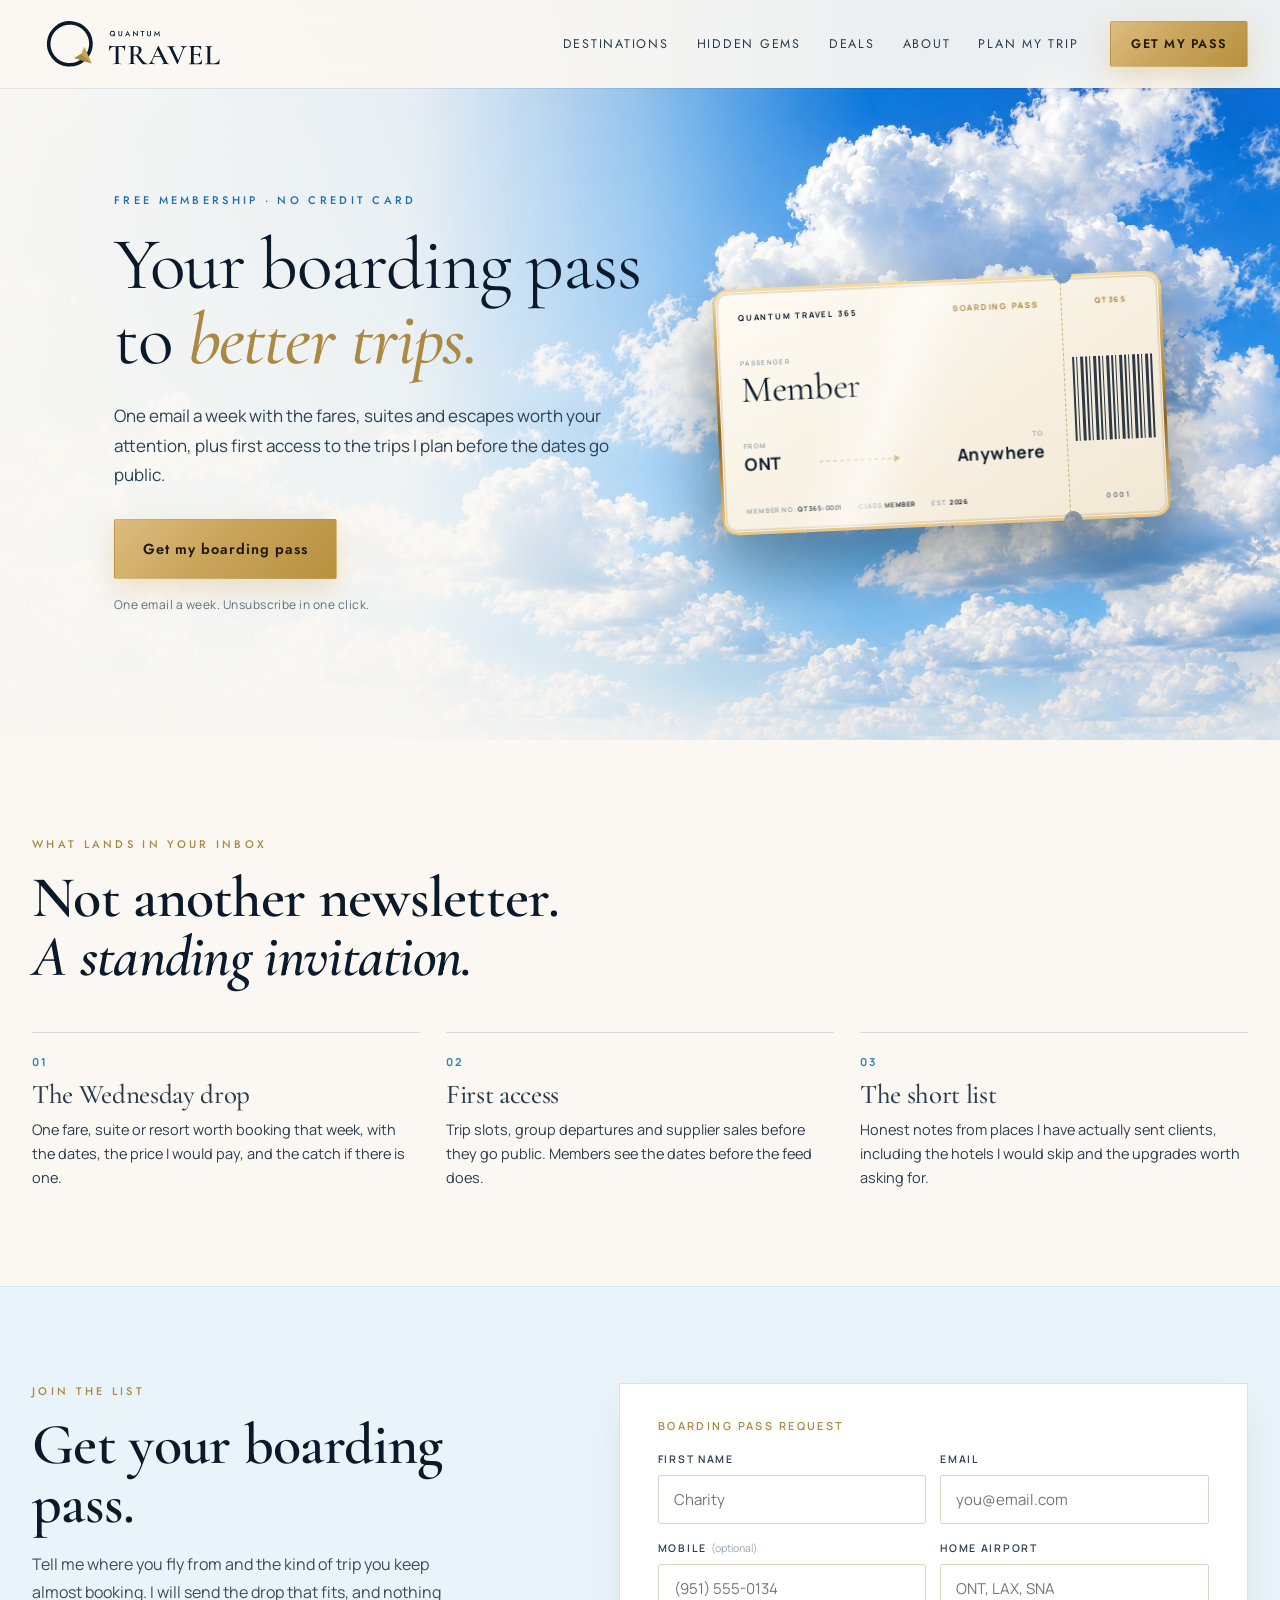
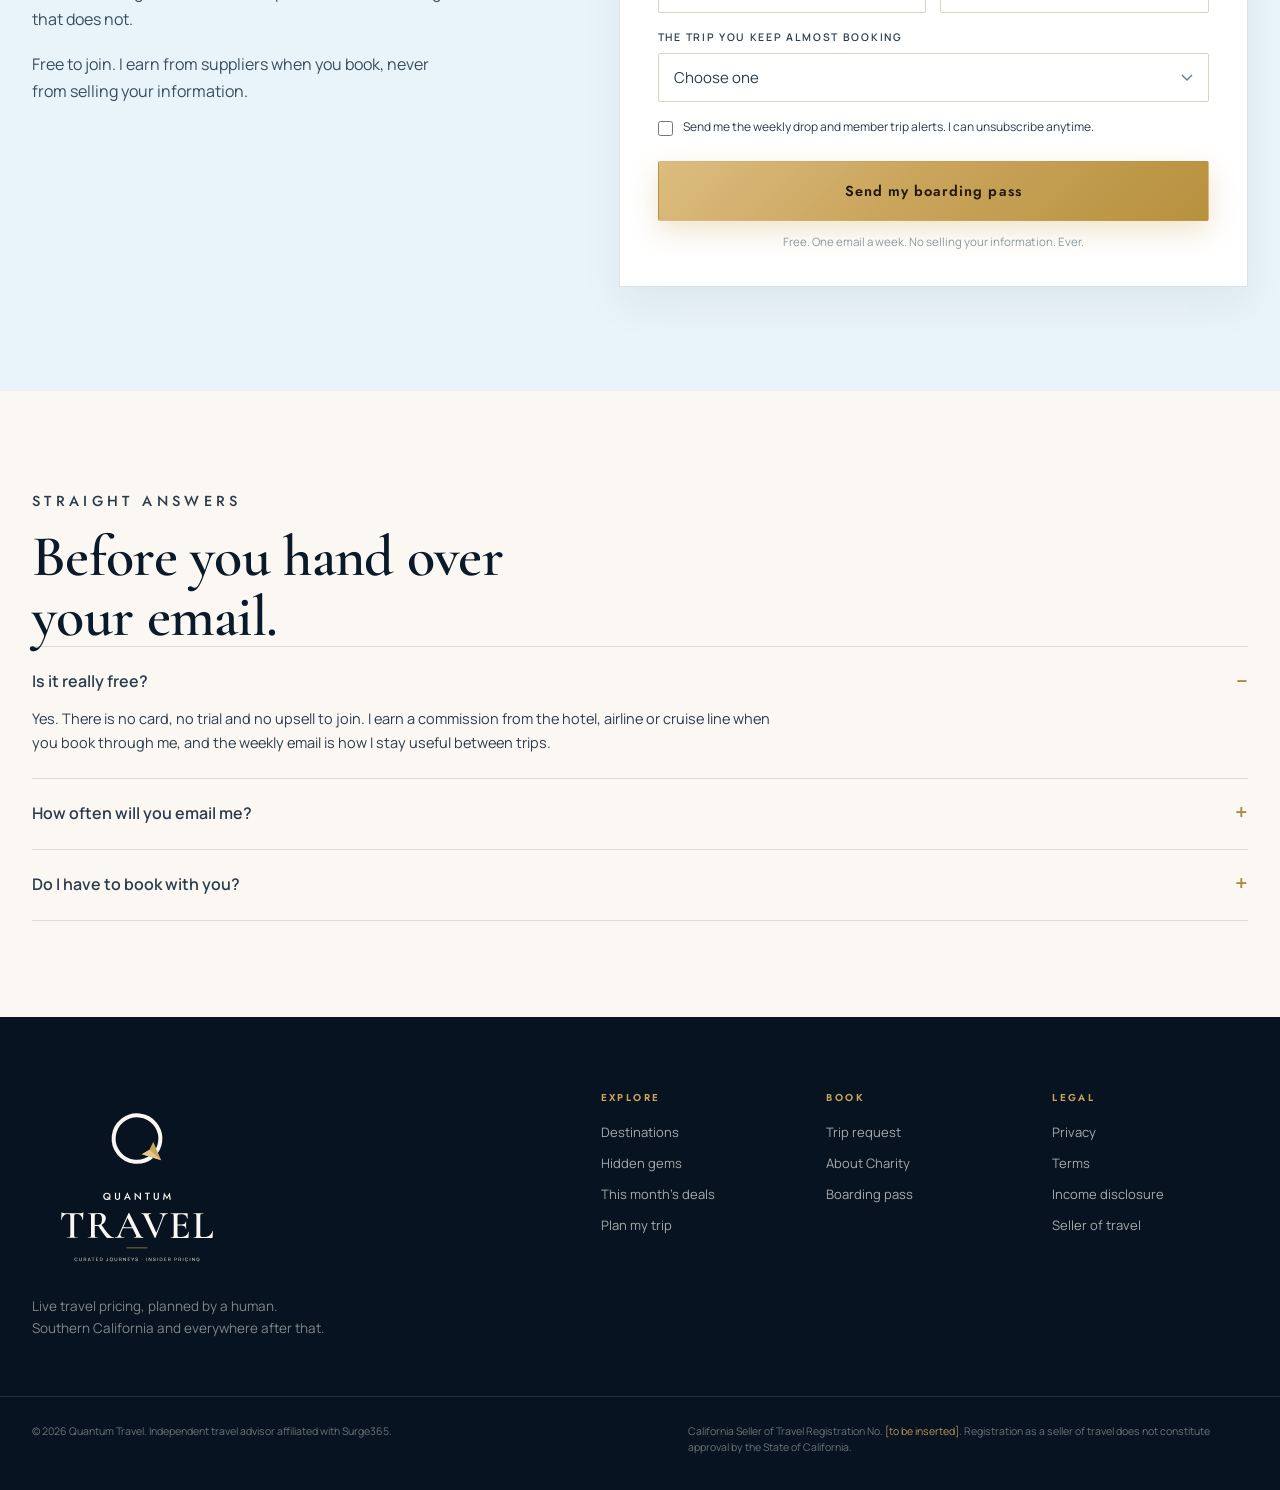
==== commit 6a720b51: "Rebuild the boarding pass as a gold-edged ticket with a perforated stub" ====
--- a/boarding-pass/index.html
+++ b/boarding-pass/index.html
@@ -35,14 +35,35 @@
 .nav-paper .burger span{background:var(--ink)}
 .nav-paper.solid{background:rgba(251,248,243,.97);box-shadow:0 1px 0 rgba(10,26,42,.1)}
 .bp-note{font-size:12px;letter-spacing:.04em;color:#5E6E7A;margin-top:16px}
-.bp-pass{background:linear-gradient(155deg,#10263A,#081521);border:1px solid rgba(201,164,91,.45);border-radius:18px;padding:30px 32px;height:258px;display:flex;flex-direction:column;justify-content:space-between;box-shadow:0 30px 60px rgba(0,0,0,.35);position:relative;overflow:hidden;transform:rotate(-2.5deg)}
-.bp-pass:before{content:"";position:absolute;right:-70px;top:-70px;width:260px;height:260px;border:1px solid rgba(201,164,91,.3);border-radius:50%}
-.bp-pass:after{content:"";position:absolute;right:-20px;top:-20px;width:160px;height:160px;border:1px solid rgba(201,164,91,.18);border-radius:50%}
-.bp-pass .pt{display:flex;justify-content:space-between;font-size:9px;letter-spacing:.24em;text-transform:uppercase;color:rgba(251,248,243,.6)}
-.bp-pass .pt b{color:var(--gold);font-weight:600}
-.bp-pass .pm{font-family:'Cormorant Garamond',serif;font-size:48px;line-height:1;color:var(--ivory)}
-.bp-pass .pm span{display:block;font-family:'Manrope',sans-serif;font-size:9px;letter-spacing:.24em;text-transform:uppercase;color:var(--gold);margin-top:12px}
-.bp-pass .pb{display:flex;justify-content:space-between;font-size:9px;letter-spacing:.2em;text-transform:uppercase;color:rgba(251,248,243,.5)}
+.ticket-wrap{transform:rotate(-2.6deg);filter:drop-shadow(0 30px 34px rgba(6,40,70,.32)) drop-shadow(0 0 .7px rgba(74,50,12,.6))}
+.ticket{--stub:98px;position:relative;padding:3.2px;border-radius:15px;
+  background:linear-gradient(180deg,#F3DCA4 0%,#D9B26A 16%,#B8893C 42%,#8A6224 60%,#C79A4B 80%,#E8C98A 100%);
+  -webkit-mask:
+    radial-gradient(circle 9px at calc(100% - var(--stub)) 0,transparent 98%,#000 100%),
+    radial-gradient(circle 9px at calc(100% - var(--stub)) 100%,transparent 98%,#000 100%);
+  -webkit-mask-composite:source-in;
+  mask-composite:intersect}
+.ticket-inner{position:relative;height:240px;border-radius:12.4px;overflow:hidden;
+  background:linear-gradient(148deg,#FEFBF4 0%,#F7F0E1 55%,#F1E7D4 100%);
+  box-shadow:inset 0 0 0 1px rgba(255,255,255,.75),inset 0 0 0 2.4px rgba(169,121,47,.28);
+  display:grid;grid-template-columns:1fr var(--stub)}
+.ticket-inner:before{content:"";position:absolute;inset:0;z-index:3;pointer-events:none;
+  background:linear-gradient(112deg,transparent 28%,rgba(255,255,255,.55) 40%,rgba(255,255,255,.08) 49%,transparent 60%)}
+.t-main{position:relative;z-index:2;padding:20px 22px 15px;display:flex;flex-direction:column;justify-content:space-between;min-width:0}
+.t-top{display:flex;justify-content:space-between;align-items:baseline;gap:10px}
+.t-brand{font-size:8px;letter-spacing:.22em;text-transform:uppercase;color:#0A1A2A;font-weight:700;white-space:nowrap}
+.t-type{font-size:8px;letter-spacing:.22em;text-transform:uppercase;color:#A9792F;font-weight:700;white-space:nowrap}
+.t-label{display:block;font-size:6.5px;letter-spacing:.2em;text-transform:uppercase;color:#8B99A3;font-weight:600;margin-bottom:3px}
+.t-name{display:block;font-family:'Cormorant Garamond',serif;font-size:37px;line-height:.95;color:#0A1A2A;letter-spacing:-.01em}
+.t-route{display:flex;align-items:flex-end;gap:12px}
+.t-route .t-code{display:block;font-size:17px;font-weight:700;letter-spacing:.03em;color:#0A1A2A;line-height:1}
+.t-arrow{flex:1;height:12px;margin-bottom:2px;min-width:34px}
+.t-foot{display:flex;gap:16px;font-size:6.5px;letter-spacing:.13em;text-transform:uppercase;color:#8B99A3;font-weight:600}
+.t-foot b{color:#0A1A2A;font-weight:700;letter-spacing:.08em}
+.t-stub{position:relative;z-index:2;border-left:1px dashed rgba(169,121,47,.55);padding:18px 8px 15px;display:flex;flex-direction:column;align-items:center;justify-content:space-between}
+.t-stub-brand{font-size:7.5px;letter-spacing:.2em;color:#A9792F;font-weight:700}
+.t-barcode{width:100%;height:84px;background:repeating-linear-gradient(90deg,#0A1A2A 0 2px,transparent 2px 4px,#0A1A2A 4px 5px,transparent 5px 8px,#0A1A2A 8px 11px,transparent 11px 13px);opacity:.85}
+.t-stub-no{font-size:7px;letter-spacing:.2em;color:#5E6E7A;font-weight:700}
 .bp-offer{padding:96px 0;background:var(--ivory)}
 .bp-offer h2{max-width:760px}
 .bp-items{display:grid;grid-template-columns:repeat(3,1fr);gap:26px;margin-top:46px}
@@ -69,7 +90,7 @@
 .bp-done{display:none}
 .bp-done.on{display:block}
 .bp-form.off{display:none}
-.bp-done .bp-pass{transform:none;margin-bottom:26px;box-shadow:0 18px 40px rgba(10,26,42,.16)}
+.bp-done .ticket-wrap{transform:none;filter:drop-shadow(0 16px 24px rgba(10,26,42,.2));margin-bottom:28px}
 .bp-done h3{font-family:'Cormorant Garamond',serif;font-size:34px;font-weight:500;color:var(--ink);margin-bottom:10px}
 .bp-done p{font-size:14.5px;line-height:1.65;color:var(--muted)}
 .bp-faq{padding:86px 0 96px;background:var(--ivory)}
@@ -85,7 +106,13 @@
   .bp-grid{grid-template-columns:1fr;gap:44px}
   .bp-hero{padding:120px 0 64px;min-height:0}
   .bp-hero:before{background:linear-gradient(180deg,rgba(251,248,243,.97) 0%,rgba(251,248,243,.9) 52%,rgba(251,248,243,.7) 100%)}
-  .bp-pass{height:226px;max-width:400px}
+  .ticket{--stub:80px}
+  .ticket-inner{height:214px}
+  .t-main{padding:16px 15px 12px}
+  .t-name{font-size:31px}
+  .t-code,.t-route .t-code{font-size:15px}
+  .t-foot{gap:10px;font-size:6px}
+  .t-barcode{height:70px}
   .bp-items{grid-template-columns:1fr;gap:22px}
   .bp-join-grid{grid-template-columns:1fr;gap:34px}
   .bp-form{padding:26px 22px}
@@ -132,10 +159,26 @@
       <a class="btn btn-gold" href="#join">Get my boarding pass</a>
       <p class="bp-note">One email a week. Unsubscribe in one click.</p>
     </div>
-    <div class="bp-pass" aria-hidden="true">
-      <div class="pt"><span>Quantum Travel 365</span><b>Boarding Pass</b></div>
-      <div class="pm">Member<span>Southern California · Anywhere</span></div>
-      <div class="pb"><span>QT365 · 0001</span><span>Est. 2026</span></div>
+    <div class="ticket-wrap" aria-hidden="true">
+      <div class="ticket">
+        <div class="ticket-inner">
+          <div class="t-main">
+            <div class="t-top"><span class="t-brand">Quantum Travel 365</span><span class="t-type">Boarding Pass</span></div>
+            <div class="t-pax"><span class="t-label">Passenger</span><span class="t-name">Member</span></div>
+            <div class="t-route">
+              <div><span class="t-label">From</span><span class="t-code">ONT</span></div>
+              <svg class="t-arrow" viewBox="0 0 120 14" fill="none" aria-hidden="true"><path d="M2 7h92" stroke="#C9A45B" stroke-width="1.1" stroke-dasharray="4 4"/><path d="M96 7l-7-4.2v8.4L96 7z" fill="#C9A45B"/></svg>
+              <div style="text-align:right"><span class="t-label">To</span><span class="t-code">Anywhere</span></div>
+            </div>
+            <div class="t-foot"><span>Member no. <b>QT365-0001</b></span><span>Class <b>Member</b></span><span>Est. <b>2026</b></span></div>
+          </div>
+          <div class="t-stub">
+            <span class="t-stub-brand">QT365</span>
+            <div class="t-barcode"></div>
+            <span class="t-stub-no" id="bpStub">0001</span>
+          </div>
+        </div>
+      </div>
     </div>
   </div>
 </section>
@@ -200,10 +243,26 @@
         <p class="form-note" id="bpNote">Free. One email a week. No selling your information. Ever.</p>
       </form>
       <div class="bp-done" id="bpDone" aria-live="polite">
-        <div class="bp-pass">
-          <div class="pt"><span>Quantum Travel 365</span><b>Boarding Pass</b></div>
-          <div class="pm" id="bpName">Member<span id="bpNo">QT365 · 0001</span></div>
-          <div class="pb"><span id="bpHome">Southern California</span><span>Est. 2026</span></div>
+        <div class="ticket-wrap">
+          <div class="ticket">
+            <div class="ticket-inner">
+              <div class="t-main">
+                <div class="t-top"><span class="t-brand">Quantum Travel 365</span><span class="t-type">Boarding Pass</span></div>
+                <div class="t-pax"><span class="t-label">Passenger</span><span class="t-name" id="bpName">Member</span></div>
+                <div class="t-route">
+                  <div><span class="t-label">From</span><span class="t-code" id="bpHome">ONT</span></div>
+                  <svg class="t-arrow" viewBox="0 0 120 14" fill="none" aria-hidden="true"><path d="M2 7h92" stroke="#C9A45B" stroke-width="1.1" stroke-dasharray="4 4"/><path d="M96 7l-7-4.2v8.4L96 7z" fill="#C9A45B"/></svg>
+                  <div style="text-align:right"><span class="t-label">To</span><span class="t-code">Anywhere</span></div>
+                </div>
+                <div class="t-foot"><span>Member no. <b id="bpNo">QT365-0001</b></span><span>Class <b>Member</b></span><span>Est. <b>2026</b></span></div>
+              </div>
+              <div class="t-stub">
+                <span class="t-stub-brand">QT365</span>
+                <div class="t-barcode"></div>
+                <span class="t-stub-no" id="bpStub">0001</span>
+              </div>
+            </div>
+          </div>
         </div>
         <h3>You are on the list.</h3>
         <p>Check your inbox for your boarding pass and this week's drop. If it is not there in five minutes, look in promotions, then reply to the email and I will sort it.</p>
@@ -303,9 +362,11 @@
     };
 
     function show(){
-      document.getElementById('bpName').firstChild.textContent = payload.firstName;
-      document.getElementById('bpNo').textContent = memberNumber(payload.email);
-      document.getElementById('bpHome').textContent = payload.airport || 'Southern California';
+      document.getElementById('bpName').textContent = payload.firstName;
+      var passNo = memberNumber(payload.email).replace(' · ','-');
+      document.getElementById('bpNo').textContent = passNo;
+      document.getElementById('bpStub').textContent = passNo.slice(-4);
+      document.getElementById('bpHome').textContent = payload.airport || 'ONT';
       form.classList.add('off');
       done.classList.add('on');
       done.scrollIntoView({behavior:'smooth', block:'center'});
